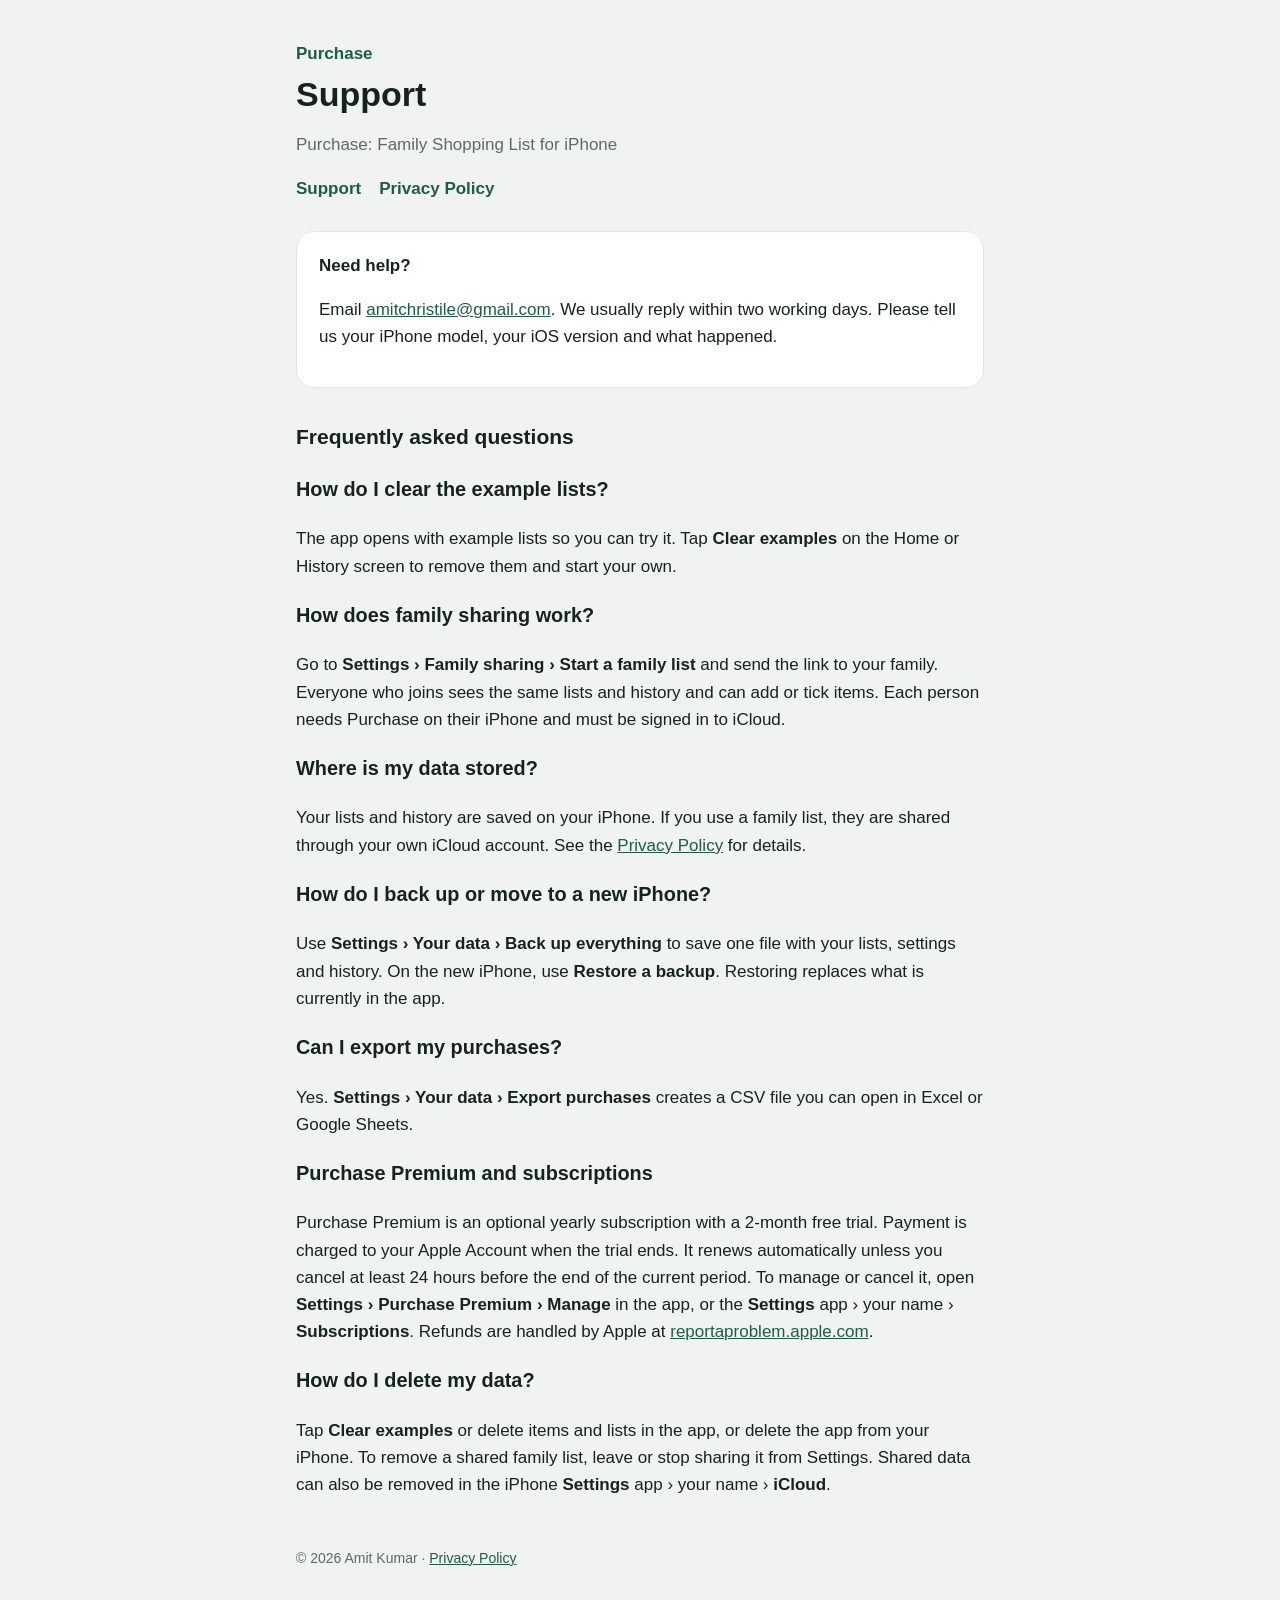
==== index.html @ 19c986d9 "Add files via upload" ====
<!doctype html>
<html lang="en">
<head>
<meta charset="utf-8">
<meta name="viewport" content="width=device-width, initial-scale=1">
<title>Purchase – Support</title>
<link rel="stylesheet" href="style.css">
</head>
<body>
<main>
<header>
  <a href="index.html">Purchase</a>
  <h1>Support</h1>
  <p class="muted">Purchase: Family Shopping List for iPhone</p>
  <nav><a href="index.html">Support</a><a href="privacy.html">Privacy Policy</a></nav>
</header>

<div class="card">
  <strong>Need help?</strong>
  <p>Email <a href="mailto:amitchristile@gmail.com?subject=Purchase%20app%20support">amitchristile@gmail.com</a>. We usually reply within two working days. Please tell us your iPhone model, your iOS version and what happened.</p>
</div>

<h2>Frequently asked questions</h2>

<h3>How do I clear the example lists?</h3>
<p>The app opens with example lists so you can try it. Tap <b>Clear examples</b> on the Home or History screen to remove them and start your own.</p>

<h3>How does family sharing work?</h3>
<p>Go to <b>Settings › Family sharing › Start a family list</b> and send the link to your family. Everyone who joins sees the same lists and history and can add or tick items. Each person needs Purchase on their iPhone and must be signed in to iCloud.</p>

<h3>Where is my data stored?</h3>
<p>Your lists and history are saved on your iPhone. If you use a family list, they are shared through your own iCloud account. See the <a href="privacy.html">Privacy Policy</a> for details.</p>

<h3>How do I back up or move to a new iPhone?</h3>
<p>Use <b>Settings › Your data › Back up everything</b> to save one file with your lists, settings and history. On the new iPhone, use <b>Restore a backup</b>. Restoring replaces what is currently in the app.</p>

<h3>Can I export my purchases?</h3>
<p>Yes. <b>Settings › Your data › Export purchases</b> creates a CSV file you can open in Excel or Google Sheets.</p>

<h3>Purchase Premium and subscriptions</h3>
<p>Purchase Premium is an optional yearly subscription with a 2-month free trial. Payment is charged to your Apple Account when the trial ends. It renews automatically unless you cancel at least 24 hours before the end of the current period. To manage or cancel it, open <b>Settings › Purchase Premium › Manage</b> in the app, or the <b>Settings</b> app › your name › <b>Subscriptions</b>. Refunds are handled by Apple at <a href="https://reportaproblem.apple.com">reportaproblem.apple.com</a>.</p>

<h3>How do I delete my data?</h3>
<p>Tap <b>Clear examples</b> or delete items and lists in the app, or delete the app from your iPhone. To remove a shared family list, leave or stop sharing it from Settings. Shared data can also be removed in the iPhone <b>Settings</b> app › your name › <b>iCloud</b>.</p>

<footer>© 2026 Amit Kumar · <a href="privacy.html">Privacy Policy</a></footer>
</main>
</body>
</html>
---- style.css ----
:root { --bg:#f1f3f1; --card:#fff; --ink:#14241c; --muted:#5d6b63; --green:#1f5c45; --line:#e2e7e3; }
@media (prefers-color-scheme: dark) { :root { --bg:#0f1513; --card:#18211d; --ink:#e8efe9; --muted:#9aa9a0; --green:#6fc29c; --line:#26322c; } }
* { box-sizing: border-box; }
body { margin:0; background:var(--bg); color:var(--ink); font:17px/1.6 -apple-system, BlinkMacSystemFont, "Segoe UI", Roboto, sans-serif; }
main { max-width:720px; margin:0 auto; padding:40px 16px 64px; }
header { margin-bottom:28px; }
header a { color:var(--green); text-decoration:none; font-weight:600; }
h1 { font-size:34px; line-height:1.15; margin:8px 0 4px; }
h2 { font-size:21px; margin:32px 0 8px; }
p, li { color:var(--ink); }
.muted { color:var(--muted); }
.card { background:var(--card); border:1px solid var(--line); border-radius:18px; padding:20px 22px; margin:16px 0; }
a { color:var(--green); }
nav { display:flex; gap:18px; margin-top:12px; }
footer { margin-top:48px; color:var(--muted); font-size:14px; }
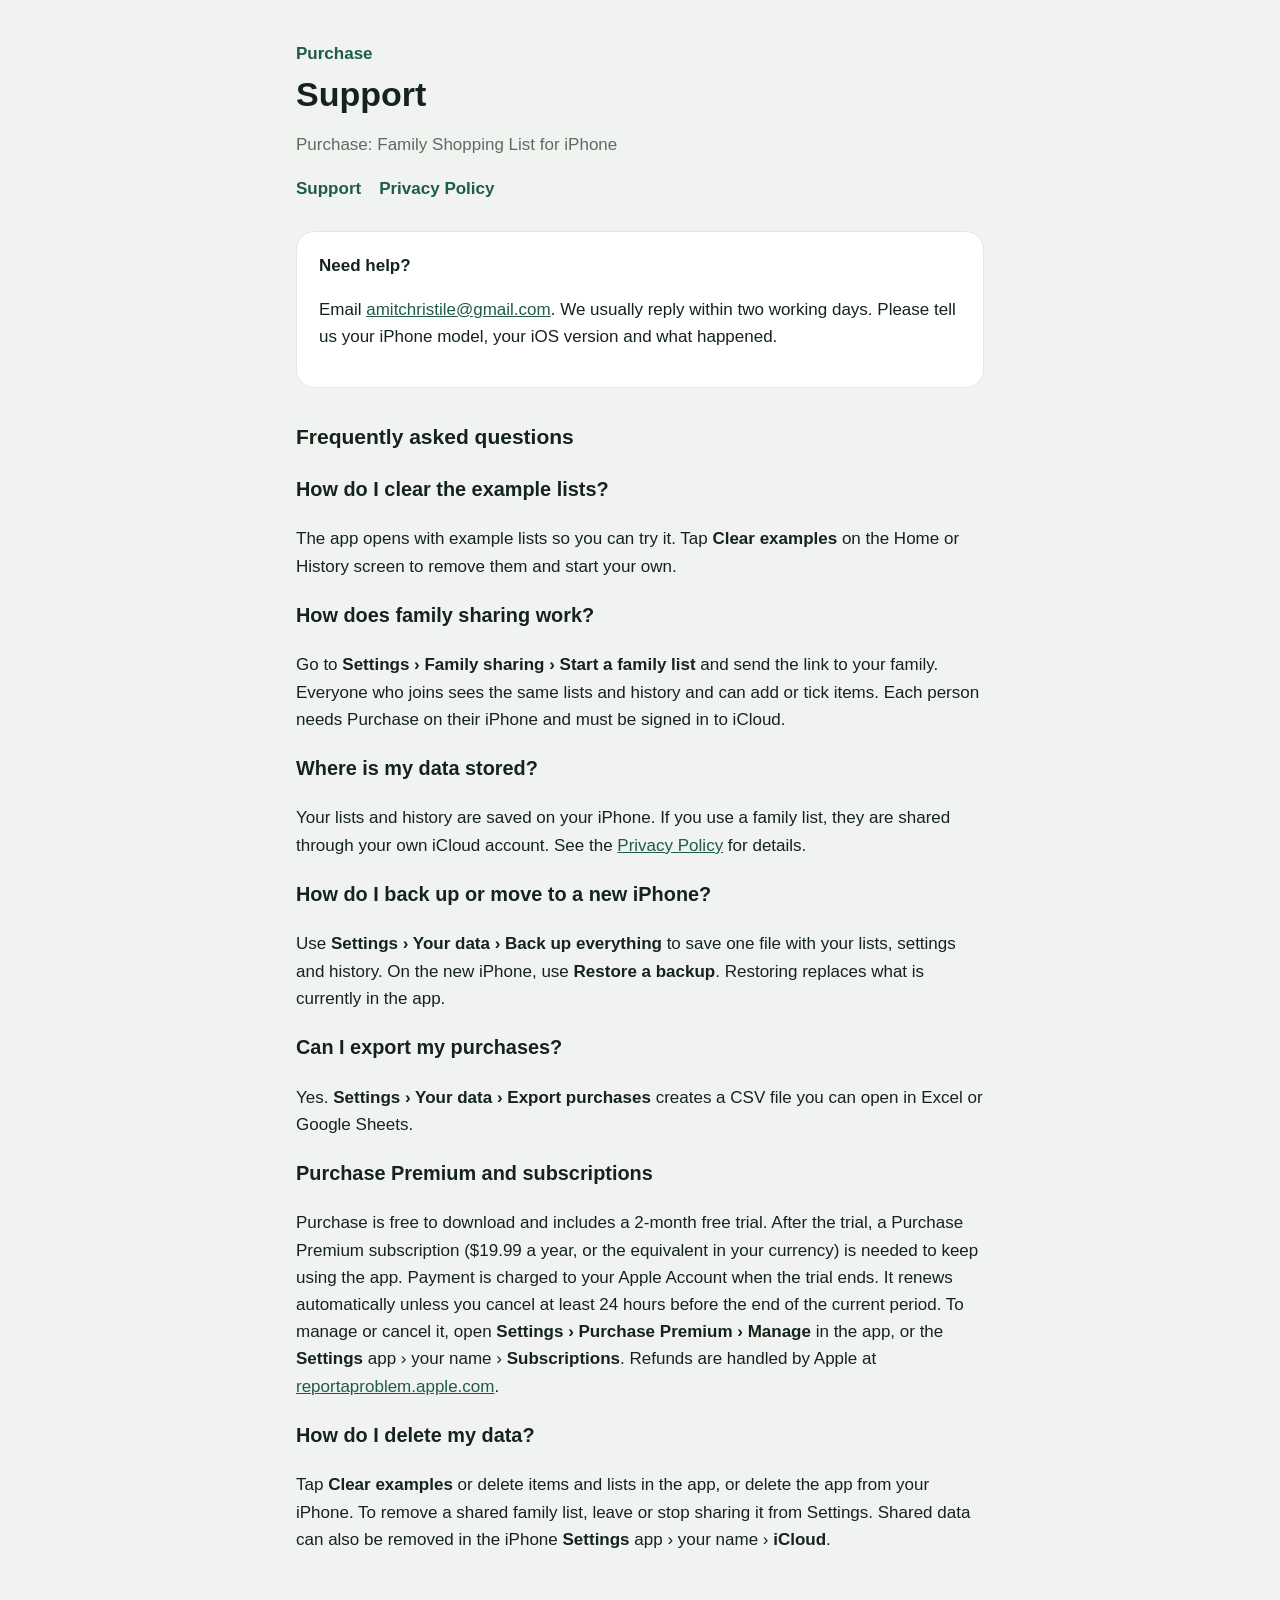
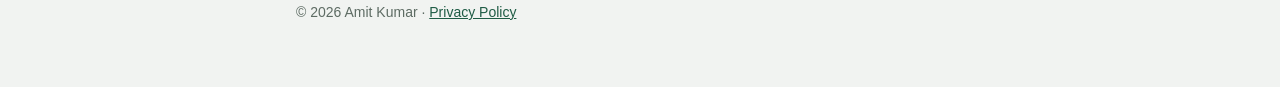
==== commit 2eb4d564: "Add files via upload" ====
--- a/index.html
+++ b/index.html
@@ -38,7 +38,7 @@
 <p>Yes. <b>Settings › Your data › Export purchases</b> creates a CSV file you can open in Excel or Google Sheets.</p>
 
 <h3>Purchase Premium and subscriptions</h3>
-<p>Purchase Premium is an optional yearly subscription with a 2-month free trial. Payment is charged to your Apple Account when the trial ends. It renews automatically unless you cancel at least 24 hours before the end of the current period. To manage or cancel it, open <b>Settings › Purchase Premium › Manage</b> in the app, or the <b>Settings</b> app › your name › <b>Subscriptions</b>. Refunds are handled by Apple at <a href="https://reportaproblem.apple.com">reportaproblem.apple.com</a>.</p>
+<p>Purchase is free to download and includes a 2-month free trial. After the trial, a Purchase Premium subscription ($19.99 a year, or the equivalent in your currency) is needed to keep using the app. Payment is charged to your Apple Account when the trial ends. It renews automatically unless you cancel at least 24 hours before the end of the current period. To manage or cancel it, open <b>Settings › Purchase Premium › Manage</b> in the app, or the <b>Settings</b> app › your name › <b>Subscriptions</b>. Refunds are handled by Apple at <a href="https://reportaproblem.apple.com">reportaproblem.apple.com</a>.</p>
 
 <h3>How do I delete my data?</h3>
 <p>Tap <b>Clear examples</b> or delete items and lists in the app, or delete the app from your iPhone. To remove a shared family list, leave or stop sharing it from Settings. Shared data can also be removed in the iPhone <b>Settings</b> app › your name › <b>iCloud</b>.</p>
